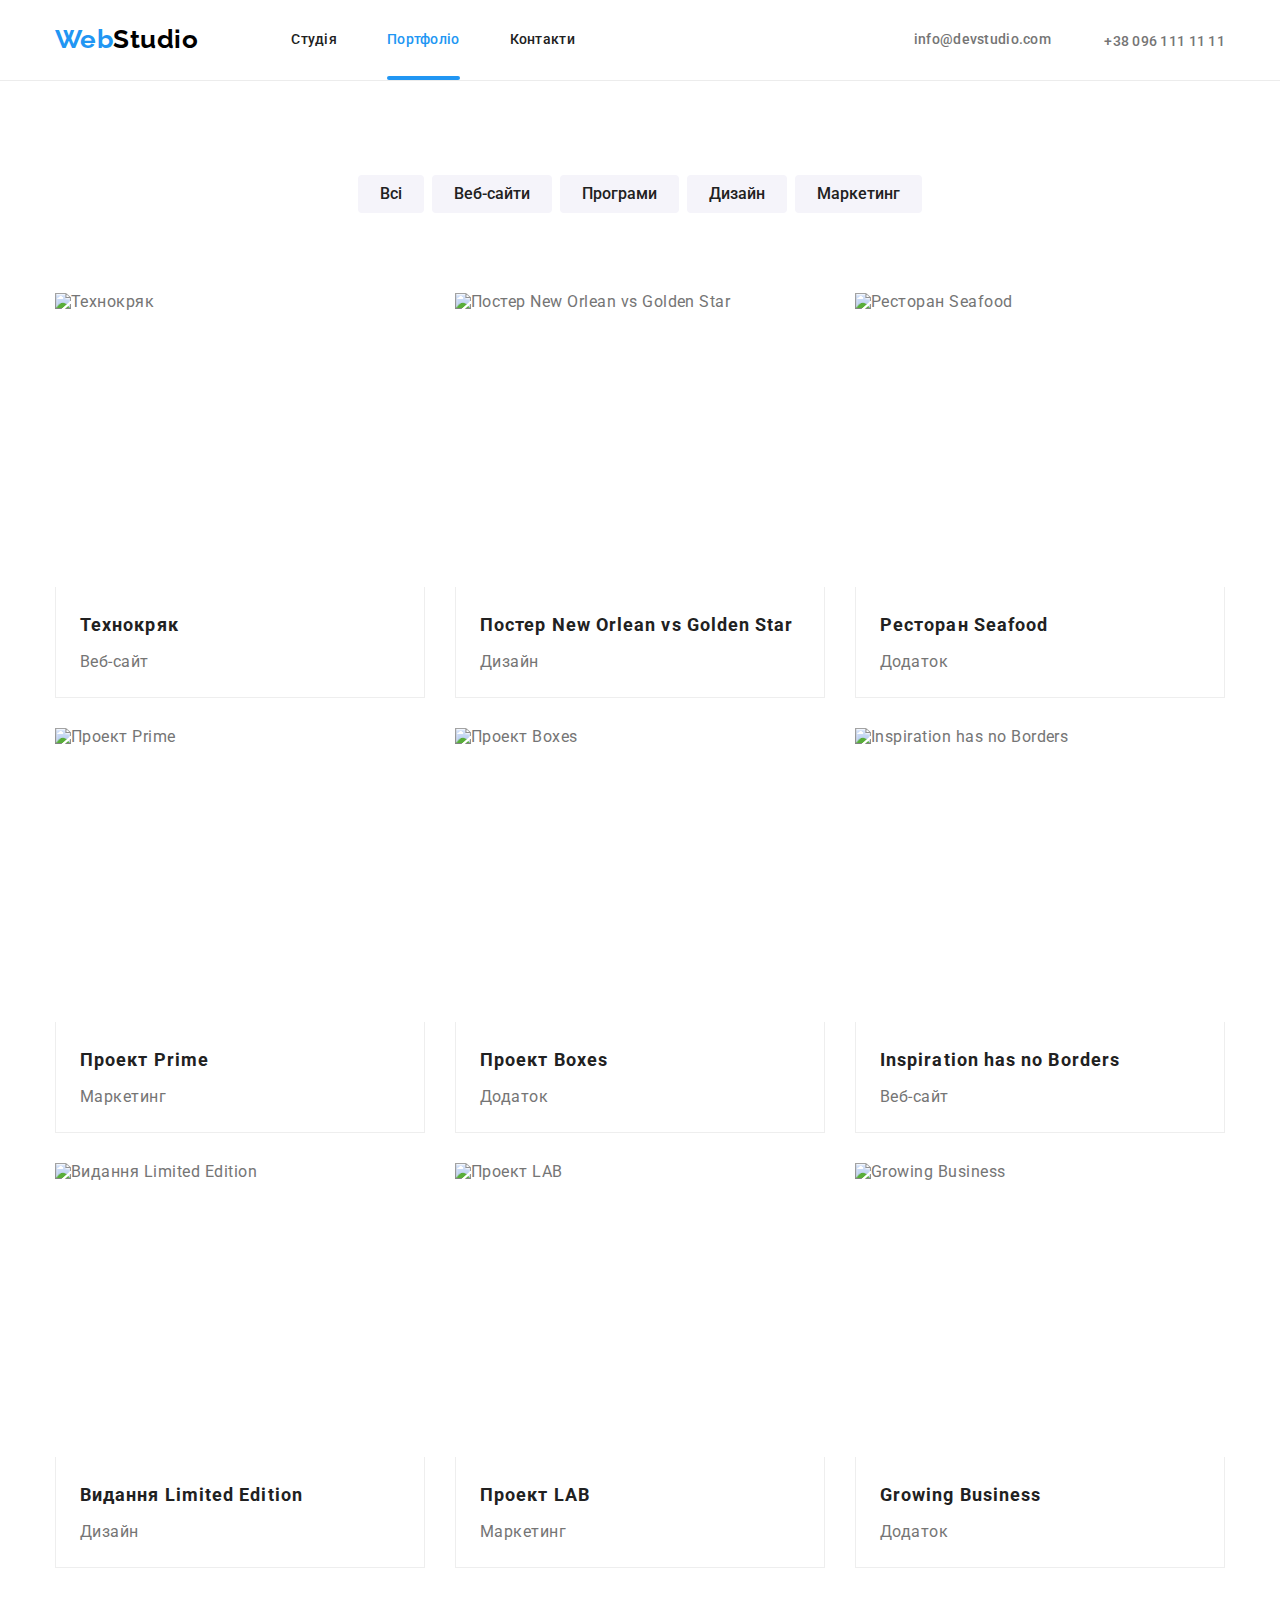
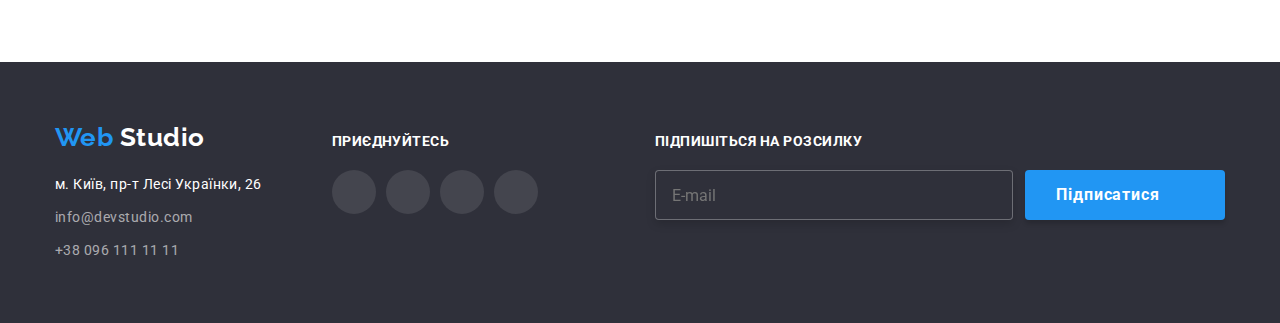
==== portfolio.html @ a1cfb430 "index" ====
<!DOCTYPE html>
<html lang="uk">
  <head>
    <meta charset="UTF-8" />
    <meta http-equiv="X-UA-Compatible" content="IE=edge" />
    <meta name="viewport" content="width=device-width, initial-scale=1.0" />
    <title>Portfolio</title>
    <link rel="preconnect" href="https://fonts.googleapis.com" />
    <link rel="preconnect" href="https://fonts.gstatic.com" crossorigin />
    <link
      href="https://fonts.googleapis.com/css2?family=Raleway:wght@700&family=Roboto:wght@400;500;700;900&display=swap"
      rel="stylesheet"
    />
    <link
      rel="stylesheet"
      href="https://cdnjs.cloudflare.com/ajax/libs/modern-normalize/1.1.0/modern-normalize.css"
      integrity="sha512-Y0MM+V6ymRKN2zStTqzQ227DWhhp4Mzdo6gnlRnuaNCbc+YN/ZH0sBCLTM4M0oSy9c9VKiCvd4Jk44aCLrNS5Q=="
      crossorigin="anonymous"
      referrerpolicy="no-referrer"
    />
    <link rel="stylesheet" href="./css/main.min.css" />
  </head>
  <body>
    <header class="page-header">
      <div class="page-header__container container">
        <a href="./index.html" class="logo" lang="en"
          >Web<span class="logo--header">Studio</span>
        </a>
        <div class="menu-container" id="menu-container" data-menu>
          <nav class="main-nav">
            <ul class="main-nav__list">
              <li class="main-nav__item">
                <a href="./index.html" class="main-nav__link">Студія</a>
              </li>
              <li class="main-nav__item">
                <a href="./portfolio.html" class="main-nav__link current"
                  >Портфоліо</a
                >
              </li>
              <li class="main-nav__item">
                <a href="#" class="main-nav__link">Контакти</a>
              </li>
            </ul>
          </nav>
          <ul class="contact-list">
            <li class="contact-list__item contact-list__item--mobile-size">
              <a href="mailto:info@devstudio.com" class="contact-list__link">
                <svg
                  class="contact-list__icon"
                  width="16"
                  height="12"
                  aria-hidden="true"
                >
                  <use href="./images/icons.svg#icon-envelope"></use>
                </svg>
                info@devstudio.com
              </a>
            </li>
            <li class="contact-list__item">
              <a href="tel:+380961111111" class="contact-list__link">
                <svg
                  class="contact-list__icon"
                  width="10"
                  height="16"
                  aria-hidden="true"
                >
                  <use href="./images/icons.svg#icon-smartphone"></use>
                </svg>
                +38 096 111 11 11
              </a>
            </li>
          </ul>
          <ul class="main-social__list">
            <li class="main-social__item">
              <a href="#" class="main-social__link">Instagram</a>
            </li>
            <li class="main-social__item">
              <a href="#" class="main-social__link">Twitter</a>
            </li>
            <li class="main-social__item">
              <a href="#" class="main-social__link">Facebook</a>
            </li>
            <li class="main-social__item">
              <a href="#" class="main-social__link">LinkedIn</a>
            </li>
          </ul>
        </div>
        <button
          class="btn-menu"
          type="button"
          aria-expanded="false"
          aria-controls="menu-container"
          data-menu-btn
        >
          <svg
            class="btn-menu__icon-menu"
            width="40"
            height="40"
            aria-label="Кнопка навігаційного меню"
          >
            <use
              class="btn-menu__icon-menu--open"
              href="./images/icons.svg#icon-menu"
            ></use>
            <use
              class="btn-menu__icon-menu--close"
              href="./images/icons.svg#icon-menu-close"
            ></use>
          </svg>
        </button>
      </div>
    </header>

    <main>
      <section>
        <div class="container portfolio">
          <h1 class="portfolio_title visually-hidden">Портфоліо</h1>
          <ul class="filter__list">
            <li class="filter__item">
              <button type="button" class="filter__btn">Всі</button>
            </li>
            <li class="filter__item">
              <button type="button" class="filter__btn">Веб-сайти</button>
            </li>
            <li class="filter__item">
              <button type="button" class="filter__btn">Програми</button>
            </li>
            <li class="filter__item">
              <button type="button" class="filter__btn">Дизайн</button>
            </li>
            <li class="filter__item">
              <button type="button" class="filter__btn">Маркетинг</button>
            </li>
          </ul>

          <ul class="preview__list">
            <li class="preview__item">
              <a href="#" class="preview__link">
                <div class="preview__thumb-img">
                  <picture>
                    <source
                      srcset="
                        ./images/portfolio/technocrack-mobile-450.jpg             1x,
                        ./images/portfolio/portfolio@2x/technocrack-mobile@2x.jpg 2x
                      "
                      media="(max-width: 767px)"
                    />
                    <source
                      srcset="
                        ./images/portfolio/technocrack-tablet-354.jpg             1x,
                        ./images/portfolio/portfolio@2x/technocrack-tablet@2x.jpg 2x
                      "
                      media="(min-width: 768px)"
                    />
                    <source
                      srcset="
                        ./images/portfolio/technocrack-desktop-370.jpg             1x,
                        ./images/portfolio/portfolio@2x/technocrack-desktop@2x.jpg 2x
                      "
                      media="(min-width: 1600px)"
                    />
                    <img
                      src="./images/portfolio/technocrack-desktop-370.jpg"
                      alt="Технокряк"
                      width="370"
                      height="294"
                      class="preview__img"
                    />
                  </picture>
                  <p class="preview__desc-overlay">
                    Ресурс пропонує комплексні пропозиції з різним рівнем
                    функціоналу та сервісів. Все це дозволить відвідувачу
                    отримати вичерпні відомості про компанію чи приватну особу.
                  </p>
                </div>
                <div class="preview__text">
                  <h2 class="preview__title">Технокряк</h2>
                  <p class="preview__desc">Веб-сайт</p>
                </div>
              </a>
            </li>
            <li class="preview__item">
              <a href="#" class="preview__link">
                <div class="preview__thumb-img">
                  <picture>
                    <source
                      srcset="
                        ./images/portfolio/poster-mobile-450.jpg             1x,
                        ./images/portfolio/portfolio@2x/poster-mobile@2x.jpg 2x
                      "
                      media="(max-width: 767px)"
                    />
                    <source
                      srcset="
                        ./images/portfolio/poster-tablet-354.jpg             1x,
                        ./images/portfolio/portfolio@2x/poster-tablet@2x.jpg 2x
                      "
                      media="(min-width: 768px)"
                    />
                    <source
                      srcset="
                        ./images/portfolio/poster-desktop-370.jpg             1x,
                        ./images/portfolio/portfolio@2x/poster-desktop@2x.jpg 2x
                      "
                      media="(min-width: 1600px)"
                    />
                    <img
                      src="./images/portfolio/poster-desktop-370.jpg"
                      alt="Постер New Orlean vs Golden Star"
                      width="370"
                      height="294"
                      class="preview__img"
                    />
                  </picture>
                  <p class="preview__desc-overlay">
                    Ресурс пропонує комплексні пропозиції з різним рівнем
                    функціоналу та сервісів. Все це дозволить відвідувачу
                    отримати вичерпні відомості про компанію чи приватну особу.
                  </p>
                </div>
                <div class="preview__text">
                  <h2 class="preview__title">
                    Постер <span lang="en">New Orlean vs Golden Star</span>
                  </h2>
                  <p class="preview__desc">Дизайн</p>
                </div>
              </a>
            </li>
            <li class="preview__item">
              <a href="#" class="preview__link">
                <div class="preview__thumb-img">
                  <picture>
                    <source
                      srcset="
                        ./images/portfolio/seafood-mobile-450.jpg             1x,
                        ./images/portfolio/portfolio@2x/seafood-mobile@2x.jpg 2x
                      "
                      media="(max-width: 767px)"
                    />
                    <source
                      srcset="
                        ./images/portfolio/seafood-tablet-354.jpg             1x,
                        ./images/portfolio/portfolio@2x/seafood-tablet@2x.jpg 2x
                      "
                      media="(min-width: 768px)"
                    />
                    <source
                      srcset="
                        ./images/portfolio/seafood-desktop-370.jpg             1x,
                        ./images/portfolio/portfolio@2x/seafood-desktop@2x.jpg 2x
                      "
                      media="(min-width: 1600px)"
                    />
                    <img
                      src="./images/portfolio/seafood-desktop-370.jpg"
                      alt="Ресторан Seafood"
                      width="370"
                      height="294"
                      class="preview__img"
                    />
                  </picture>
                  <p class="preview__desc-overlay">
                    Ресурс пропонує комплексні пропозиції з різним рівнем
                    функціоналу та сервісів. Все це дозволить відвідувачу
                    отримати вичерпні відомості про компанію чи приватну особу.
                  </p>
                </div>
                <div class="preview__text">
                  <h2 class="preview__title">
                    Ресторан <span lang="en">Seafood</span>
                  </h2>
                  <p class="preview__desc">Додаток</p>
                </div></a
              >
            </li>
            <li class="preview__item">
              <a href="#" class="preview__link">
                <div class="preview__thumb-img">
                  <picture>
                    <source
                      srcset="
                        ./images/portfolio/prime-mobile-450.jpg             1x,
                        ./images/portfolio/portfolio@2x/prime-mobile@2x.jpg 2x
                      "
                      media="(max-width: 767px)"
                    />
                    <source
                      srcset="
                        ./images/portfolio/prime-tablet-354.jpg             1x,
                        ./images/portfolio/portfolio@2x/prime-tablet@2x.jpg 2x
                      "
                      media="(min-width: 768px)"
                    />
                    <source
                      srcset="
                        ./images/portfolio/prime-desktop-370.jpg             1x,
                        ./images/portfolio/portfolio@2x/prime-desktop@2x.jpg 2x
                      "
                      media="(min-width: 1600px)"
                    />
                    <img
                      src="./images/portfolio/prime-desktop-370.jpg"
                      alt="Проект Prime"
                      width="370"
                      height="294"
                      class="preview__img"
                    />
                  </picture>
                  <p class="preview__desc-overlay">
                    Ресурс пропонує комплексні пропозиції з різним рівнем
                    функціоналу та сервісів. Все це дозволить відвідувачу
                    отримати вичерпні відомості про компанію чи приватну особу.
                  </p>
                </div>
                <div class="preview__text">
                  <h2 class="preview__title">
                    Проект <span lang="en">Prime</span>
                  </h2>
                  <p class="preview__desc">Маркетинг</p>
                </div></a
              >
            </li>
            <li class="preview__item">
              <a href="#" class="preview__link">
                <div class="preview__thumb-img">
                  <picture>
                    <source
                      srcset="
                        ./images/portfolio/boxes-mobile-450.jpg             1x,
                        ./images/portfolio/portfolio@2x/boxes-mobile@2x.jpg 2x
                      "
                      media="(max-width: 767px)"
                    />
                    <source
                      srcset="
                        ./images/portfolio/boxes-tablet-354.jpg             1x,
                        ./images/portfolio/portfolio@2x/boxes-tablet@2x.jpg 2x
                      "
                      media="(min-width: 768px)"
                    />
                    <source
                      srcset="
                        ./images/portfolio/boxes-desktop-370.jpg             1x,
                        ./images/portfolio/portfolio@2x/boxes-desktop@2x.jpg 2x
                      "
                      media="(min-width: 1600px)"
                    />
                    <img
                      src="./images/portfolio/boxes-desktop-370.jpg"
                      alt="Проект Boxes"
                      width="370"
                      height="294"
                      class="preview__img"
                    />
                  </picture>
                  <p class="preview__desc-overlay">
                    Ресурс пропонує комплексні пропозиції з різним рівнем
                    функціоналу та сервісів. Все це дозволить відвідувачу
                    отримати вичерпні відомості про компанію чи приватну особу.
                  </p>
                </div>
                <div class="preview__text">
                  <h2 class="preview__title">
                    Проект <span lang="en">Boxes</span>
                  </h2>
                  <p class="preview__desc">Додаток</p>
                </div></a
              >
            </li>
            <li class="preview__item">
              <a href="#" class="preview__link">
                <div class="preview__thumb-img">
                  <picture>
                    <source
                      srcset="
                        ./images/portfolio/inspiration-mobile-450.jpg             1x,
                        ./images/portfolio/portfolio@2x/inspiration-mobile@2x.jpg 2x
                      "
                      media="(max-width: 767px)"
                    />
                    <source
                      srcset="
                        ./images/portfolio/inspiration-tablet-354.jpg             1x,
                        ./images/portfolio/portfolio@2x/inspiration-tablet@2x.jpg 2x
                      "
                      media="(min-width: 768px)"
                    />
                    <source
                      srcset="
                        ./images/portfolio/inspiration-desktop-370.jpg             1x,
                        ./images/portfolio/portfolio@2x/inspiration-desktop@2x.jpg 2x
                      "
                      media="(min-width: 1600px)"
                    />
                    <img
                      src="./images/portfolio/inspiration-desktop-370.jpg"
                      alt="Inspiration has no Borders"
                      width="370"
                      height="294"
                      class="preview__img"
                    />
                  </picture>
                  <p class="preview__desc-overlay">
                    Ресурс пропонує комплексні пропозиції з різним рівнем
                    функціоналу та сервісів. Все це дозволить відвідувачу
                    отримати вичерпні відомості про компанію чи приватну особу.
                  </p>
                </div>
                <div class="preview__text">
                  <h2 class="preview__title" lang="en">
                    Inspiration has no Borders
                  </h2>
                  <p class="preview__desc">Веб-сайт</p>
                </div></a
              >
            </li>
            <li class="preview__item">
              <a href="#" class="preview__link">
                <div class="preview__thumb-img">
                  <picture>
                    <source
                      srcset="
                        ./images/portfolio/limited-edition-mobile-450.jpg             1x,
                        ./images/portfolio/portfolio@2x/limited-edition-mobile@2x.jpg 2x
                      "
                      media="(max-width: 767px)"
                    />
                    <source
                      srcset="
                        ./images/portfolio/limited-edition-tablet-354.jpg             1x,
                        ./images/portfolio/portfolio@2x/limited-edition-tablet@2x.jpg 2x
                      "
                      media="(min-width: 768px)"
                    />
                    <source
                      srcset="
                        ./images/portfolio/limited-edition-desktop-370.jpg             1x,
                        ./images/portfolio/portfolio@2x/limited-edition-desktop@2x.jpg 2x
                      "
                      media="(min-width: 1600px)"
                    />
                    <img
                      src="./images/portfolio/limited-edition-desktop-370.jpg"
                      alt="Видання Limited Edition"
                      width="370"
                      height="294"
                      class="preview__img"
                    />
                  </picture>
                  <p class="preview__desc-overlay">
                    Ресурс пропонує комплексні пропозиції з різним рівнем
                    функціоналу та сервісів. Все це дозволить відвідувачу
                    отримати вичерпні відомості про компанію чи приватну особу.
                  </p>
                </div>
                <div class="preview__text">
                  <h2 class="preview__title">
                    Видання <span lang="en">Limited Edition</span>
                  </h2>
                  <p class="preview__desc">Дизайн</p>
                </div></a
              >
            </li>
            <li class="preview__item">
              <a href="#" class="preview__link">
                <div class="preview__thumb-img">
                  <picture>
                    <source
                      srcset="
                        ./images/portfolio/lab-mobile-450.jpg             1x,
                        ./images/portfolio/portfolio@2x/lab-mobile@2x.jpg 2x
                      "
                      media="(max-width: 767px)"
                    />
                    <source
                      srcset="
                        ./images/portfolio/lab-tablet-354.jpg             1x,
                        ./images/portfolio/portfolio@2x/lab-tablet@2x.jpg 2x
                      "
                      media="(min-width: 768px)"
                    />
                    <source
                      srcset="
                        ./images/portfolio/lab-desktop-370.jpg             1x,
                        ./images/portfolio/portfolio@2x/lab-desktop@2x.jpg 2x
                      "
                      media="(min-width: 1600px)"
                    />
                    <img
                      src="./images/portfolio/lab-desktop-370.jpg"
                      alt="Проект LAB"
                      width="370"
                      height="294"
                      class="preview__img"
                    />
                  </picture>
                  <p class="preview__desc-overlay">
                    Ресурс пропонує комплексні пропозиції з різним рівнем
                    функціоналу та сервісів. Все це дозволить відвідувачу
                    отримати вичерпні відомості про компанію чи приватну особу.
                  </p>
                </div>
                <div class="preview__text">
                  <h2 class="preview__title">
                    Проект <span lang="en">LAB</span>
                  </h2>
                  <p class="preview__desc">Маркетинг</p>
                </div></a
              >
            </li>
            <li class="preview__item">
              <a href="#" class="preview__link">
                <div class="preview__thumb-img">
                  <picture>
                    <source
                      srcset="
                        ./images/portfolio/growing-business-mobile-450.jpg             1x,
                        ./images/portfolio/portfolio@2x/growing-business-mobile@2x.jpg 2x
                      "
                      media="(max-width: 767px)"
                    />
                    <source
                      srcset="
                        ./images/portfolio/growing-business-tablet-354.jpg             1x,
                        ./images/portfolio/portfolio@2x/growing-business-tablet@2x.jpg 2x
                      "
                      media="(min-width: 768px)"
                    />
                    <source
                      srcset="
                        ./images/portfolio/growing-business-desktop-370.jpg             1x,
                        ./images/portfolio/portfolio@2x/growing-business-desktop@2x.jpg 2x
                      "
                      media="(min-width: 1600px)"
                    />
                    <img
                      src="./images/portfolio/growing-business-desktop-370.jpg"
                      alt="Growing Business"
                      width="370"
                      height="294"
                      class="preview__img"
                    />
                  </picture>
                  <p class="preview__desc-overlay">
                    Ресурс пропонує комплексні пропозиції з різним рівнем
                    функціоналу та сервісів. Все це дозволить відвідувачу
                    отримати вичерпні відомості про компанію чи приватну особу.
                  </p>
                </div>
                <div class="preview__text">
                  <h2 class="preview__title" lang="en">Growing Business</h2>
                  <p class="preview__desc">Додаток</p>
                </div></a
              >
            </li>
          </ul>
        </div>
      </section>
    </main>

    <footer class="page-footer">
      <div class="page-footer__container container">
        <div class="page-footer__address-wrapper">
          <a href="./index.html" class="logo" lang="en"
            >Web <span class="logo--footer">Studio</span></a
          >
          <address>
            <ul class="address__list">
              <li class="address__item">
                <a
                  href="https://goo.gl/maps/CPtrU1FHBa2aNyZL9"
                  target="_blank"
                  rel="noopener noreferrer"
                  class="address__link address__link--location"
                  >м. Київ, пр-т Лесі Українки, 26</a
                >
              </li>
              <li class="address__item">
                <a href="mailto:info@devstudio.com" class="address__link"
                  >info@devstudio.com</a
                >
              </li>
              <li class="address__item">
                <a href="tel:+380961111111" class="address__link"
                  >+38 096 111 11 11</a
                >
              </li>
            </ul>
          </address>
        </div>

        <div class="page-footer__social-wrapper">
          <p class="page-footer__social-title">Приєднуйтесь</p>
          <ul class="social__list">
            <li class="social__item">
              <a href="#" class="social__link page-footer__social">
                <svg
                  class="social__icon"
                  width="20"
                  height="20"
                  aria-label="Посилання на Instagram"
                >
                  <use href="./images/icons.svg#icon-instagram"></use>
                </svg>
              </a>
            </li>
            <li class="social__item">
              <a href="#" class="social__link page-footer__social">
                <svg
                  class="social__icon"
                  width="20"
                  height="20"
                  aria-label="Посилання на Twitter"
                >
                  <use href="./images/icons.svg#icon-twitter"></use>
                </svg>
              </a>
            </li>
            <li class="social__item">
              <a href="#" class="social__link page-footer__social">
                <svg
                  class="social__icon"
                  width="20"
                  height="20"
                  aria-label="Посилання на Facebook"
                >
                  <use href="./images/icons.svg#icon-facebook"></use>
                </svg>
              </a>
            </li>
            <li class="social__item">
              <a href="#" class="social__link page-footer__social">
                <svg
                  class="social__icon"
                  width="20"
                  height="20"
                  aria-label="Посилання на LinkedIn"
                >
                  <use href="./images/icons.svg#icon-linkedin"></use>
                </svg>
              </a>
            </li>
          </ul>
        </div>

        <div class="page-footer__newsletter-wrapper">
          <p class="newsletter__title">Підпишіться на розсилку</p>
          <form class="newsletter__form">
            <input
              type="email"
              class="newsletter__input"
              name="email-newsletter"
              id="email-newsletter"
              placeholder="E-mail"
            />
            <button type="submit" class="newsletter__btn">
              Підписатися
              <svg
                class="newsletter__icon-btn"
                width="24"
                height="24"
                aria-hidden="true"
              >
                <use href="./images/icons.svg#icon-send-btn"></use>
              </svg>
            </button>
          </form>
        </div>
      </div>
    </footer>

    <script src="./js/menu.js"></script>
  </body>
</html>
---- css/main.min.css ----
.visually-hidden {
  position: absolute;
  white-space: nowrap;
  width: 1px;
  height: 1px;
  overflow: hidden;
  border: 0;
  padding: 0;
  clip: rect(0 0 0 0);
  -webkit-clip-path: inset(50%);
  clip-path: inset(50%);
  margin: -1px;
}
h1,
h2,
h3,
p,
ul {
  margin: 0;
}
ul {
  padding: 0;
  list-style: none;
}
a {
  text-decoration: none;
  color: inherit;
}
button {
  border: 0;
}
address {
  font-style: normal;
}
body {
  background-color: #fff;
  color: #757575;
  font-family: "Roboto", sans-serif;
  letter-spacing: 0.03em;
}
body.modal-open,
body.mobile-menu-open {
  overflow: hidden;
}
h2,
h3 {
  color: #212121;
}
img {
  display: block;
  max-width: 100%;
  height: auto;
}
.section {
  padding: 60px 0;
}
@media screen and (min-width: 1200px) {
  .section {
    padding: 94px 0;
  }
}
.container {
  max-width: 480px;
  padding: 0 15px;
  margin: 0 auto;
}
@media screen and (min-width: 768px) {
  .container {
    max-width: 768px;
  }
}
@media screen and (min-width: 1200px) {
  .container {
    min-width: 1200px;
  }
}
.page-header {
  border-bottom: 1px solid #ececec;
}
.page-header__container {
  display: -webkit-box;
  display: -ms-flexbox;
  display: flex;
  -webkit-box-align: center;
  -ms-flex-align: center;
  align-items: center;
}
@media screen and (max-width: 768px) {
  .page-header__container {
    padding-top: 16px;
    padding-bottom: 16px;
    -webkit-box-pack: justify;
    -ms-flex-pack: justify;
    justify-content: space-between;
  }
}
.logo {
  font-family: "Raleway", sans-serif;
  font-weight: 700;
  font-size: 24px;
  line-height: 1.17;
  color: #2196f3;
}
@media screen and (min-width: 1200px) {
  .logo {
    font-size: 26px;
    line-height: 1.2;
  }
}
.logo--header {
  color: #000;
}
@media screen and (min-width: 768px) {
  .main-nav__list {
    display: -webkit-box;
    display: -ms-flexbox;
    display: flex;
    margin-left: 88px;
  }
}
@media screen and (min-width: 1200px) {
  .main-nav__list {
    margin-left: 93px;
  }
}
@media screen and (max-width: 768px) {
  .main-nav__item:not(:last-child) {
    margin-bottom: 32px;
  }
}
@media screen and (min-width: 768px) {
  .main-nav__item {
    position: relative;
  }
  .main-nav__item:not(:last-child) {
    margin-right: 50px;
  }
}
.main-nav__link {
  color: #212121;
  font-weight: 500;
  letter-spacing: 0.02em;
  font-size: 40px;
  line-height: 1.17;
  -webkit-transition: color 250ms cubic-bezier(0.4, 0, 0.2, 1);
  transition: color 250ms cubic-bezier(0.4, 0, 0.2, 1);
}
.main-nav__link.current,
.main-nav__link:hover,
.main-nav__link:focus {
  color: #2196f3;
}
@media screen and (min-width: 768px) {
  .main-nav__link {
    display: block;
    padding: 32px 0;
    font-size: 14px;
    line-height: 1.14;
  }
  .main-nav__link.current::after {
    content: "";
    position: absolute;
    left: 0;
    bottom: 0;
    display: block;
    width: 100%;
    height: 4px;
    background: #2196f3;
    border-radius: 2px;
  }
}
.contact-list {
  display: -webkit-box;
  display: -ms-flexbox;
  display: flex;
}
@media screen and (max-width: 768px) {
  .contact-list {
    -webkit-box-orient: vertical;
    -webkit-box-direction: reverse;
    -ms-flex-direction: column-reverse;
    flex-direction: column-reverse;
  }
}
@media screen and (min-width: 768px) and (max-width: 1199px) {
  .contact-list {
    -webkit-box-orient: vertical;
    -webkit-box-direction: normal;
    -ms-flex-direction: column;
    flex-direction: column;
    -webkit-box-pack: center;
    -ms-flex-pack: center;
    justify-content: center;
  }
}
@media screen and (min-width: 1200px) {
  .contact-list {
    margin-left: auto;
  }
}
.contact-list__item {
  font-weight: 500;
  font-size: 34px;
  line-height: 1.17;
  letter-spacing: 0.02em;
  color: inherit;
}
@media screen and (min-width: 768px) and (max-width: 1199px) {
  .contact-list__item {
    font-size: 12px;
    line-height: 1.16;
  }
  .contact-list__item:not(:last-child) {
    margin-bottom: 10px;
  }
}
@media screen and (min-width: 1200px) {
  .contact-list__item {
    display: -webkit-box;
    display: -ms-flexbox;
    display: flex;
    -webkit-box-align: center;
    -ms-flex-align: center;
    align-items: center;
    font-size: 14px;
    line-height: 1.14;
  }
  .contact-list__item:not(:last-child) {
    margin-right: 30px;
  }
}
.contact-list__link {
  -webkit-transition: color 250ms cubic-bezier(0.4, 0, 0.2, 1);
  transition: color 250ms cubic-bezier(0.4, 0, 0.2, 1);
}
.contact-list__link:hover,
.contact-list__link:focus {
  color: #2196f3;
}
@media screen and (max-width: 768px) {
  .contact-list__item--mobile-size {
    font-size: 24px;
    line-height: 1.16;
    margin-top: 32px;
  }
}
.contact-list__icon {
  margin-right: 10px;
  fill: currentColor;
}
@media screen and (max-width: 768px) {
  .contact-list__icon {
    display: none;
  }
}
.main-social__list {
  display: -webkit-box;
  display: -ms-flexbox;
  display: flex;
  -webkit-box-align: end;
  -ms-flex-align: end;
  align-items: flex-end;
}
@media screen and (max-width: 480px) {
  .main-social__list {
    -ms-flex-wrap: wrap;
    flex-wrap: wrap;
  }
}
@media screen and (min-width: 768px) {
  .main-social__list {
    display: none;
  }
}
.main-social__item:not(:last-child) {
  padding-right: 10px;
  border-right: 1px solid rgba(33, 33, 33, 0.2);
}
.main-social__item:not(:first-child) {
  padding-left: 10px;
}
@media screen and (max-width: 480px) {
  .main-social__item {
    margin-bottom: 10px;
  }
}
.main-social__link {
  font-weight: 500;
  font-size: 18px;
  line-height: 1.22;
  letter-spacing: 0.02em;
  color: #2196f3;
}
.btn-menu {
  position: relative;
  z-index: 1;
  display: -webkit-inline-box;
  display: -ms-inline-flexbox;
  display: inline-flex;
  margin: 0;
  padding: 0;
  border: 0;
  background-color: rgba(0, 0, 0, 0);
  cursor: pointer;
  -webkit-transition: fill 250ms cubic-bezier(0.4, 0, 0.2, 1);
  transition: fill 250ms cubic-bezier(0.4, 0, 0.2, 1);
  fill: inherit;
}
.btn-menu:hover .btn-menu__icon-menu--open,
.btn-menu:focus .btn-menu__icon-menu--open,
.btn-menu:hover .btn-menu__icon-menu--close,
.btn-menu:focus .btn-menu__icon-menu--close {
  fill: #2196f3;
}
@media screen and (min-width: 768px) {
  .btn-menu {
    display: none;
  }
}
.btn-menu.is-open .btn-menu__icon-menu--open {
  display: none;
}
.btn-menu__icon-menu--close {
  display: none;
}
.btn-menu.is-open .btn-menu__icon-menu--close {
  display: block;
}
.menu-container {
  display: none;
}
@media screen and (max-width: 768px) {
  .menu-container {
    position: fixed;
    z-index: 1;
    top: 0;
    left: 0;
    width: 100%;
    height: 100%;
    -ms-flex-wrap: wrap;
    flex-wrap: wrap;
    padding: 48px 40px;
    background-color: #fff;
    overflow-y: scroll;
  }
  .menu-container.is-open {
    display: -webkit-box;
    display: -ms-flexbox;
    display: flex;
  }
}
@media screen and (min-width: 768px) and (max-width: 1199px) {
  .menu-container {
    -webkit-box-pack: justify;
    -ms-flex-pack: justify;
    justify-content: space-between;
  }
}
@media screen and (min-width: 768px) {
  .menu-container {
    display: -webkit-box;
    display: -ms-flexbox;
    display: flex;
    width: 100%;
    -webkit-box-align: center;
    -ms-flex-align: center;
    align-items: center;
  }
}
.hero {
  max-width: 480px;
  margin: 0 auto;
  padding: 118px 0;
  text-align: center;
  background-color: #2f303a;
  background-repeat: no-repeat;
  background-position: center;
  background-size: contain;
}
@media screen and (min-width: 768px) {
  .hero {
    max-width: 768px;
  }
}
@media screen and (min-width: 1200px) {
  .hero {
    max-width: 1600px;
    padding: 200px 0;
  }
}
@media screen and (max-width: 768px) {
  .hero {
    background-image: -webkit-gradient(
        linear,
        left top,
        left bottom,
        from(rgba(47, 48, 58, 0.4)),
        to(rgba(47, 48, 58, 0.4))
      ),
      url("../images/hero-bg/header-bg-mobile-480.jpg");
    background-image: linear-gradient(
        rgba(47, 48, 58, 0.4),
        rgba(47, 48, 58, 0.4)
      ),
      url("../images/hero-bg/header-bg-mobile-480.jpg");
  }
}
@media screen and (max-width: 768px) and (min-device-pixel-ratio: 2),
  screen and (max-width: 768px) and (-webkit-min-device-pixel-ratio: 2),
  screen and (max-width: 768px) and (min-resolution: 192dpi),
  screen and (max-width: 768px) and (min-resolution: 2dppx) {
  .hero {
    background-image: -webkit-gradient(
        linear,
        left top,
        left bottom,
        from(rgba(47, 48, 58, 0.4)),
        to(rgba(47, 48, 58, 0.4))
      ),
      url("../images/hero-bg/hero-bg@2x/header-bg-mobile@2x.jpg");
    background-image: linear-gradient(
        rgba(47, 48, 58, 0.4),
        rgba(47, 48, 58, 0.4)
      ),
      url("../images/hero-bg/hero-bg@2x/header-bg-mobile@2x.jpg");
  }
}
@media screen and (min-width: 768px) {
  .hero {
    background-image: -webkit-gradient(
        linear,
        left top,
        left bottom,
        from(rgba(47, 48, 58, 0.4)),
        to(rgba(47, 48, 58, 0.4))
      ),
      url("../images/hero-bg/header-bg-tablet-768.jpg");
    background-image: linear-gradient(
        rgba(47, 48, 58, 0.4),
        rgba(47, 48, 58, 0.4)
      ),
      url("../images/hero-bg/header-bg-tablet-768.jpg");
  }
}
@media screen and (min-width: 768px) and (min-device-pixel-ratio: 2),
  screen and (min-width: 768px) and (-webkit-min-device-pixel-ratio: 2),
  screen and (min-width: 768px) and (min-resolution: 192dpi),
  screen and (min-width: 768px) and (min-resolution: 2dppx) {
  .hero {
    background-image: -webkit-gradient(
        linear,
        left top,
        left bottom,
        from(rgba(47, 48, 58, 0.4)),
        to(rgba(47, 48, 58, 0.4))
      ),
      url("../images/hero-bg/hero-bg@2x/header-bg-tablet@2x.jpg");
    background-image: linear-gradient(
        rgba(47, 48, 58, 0.4),
        rgba(47, 48, 58, 0.4)
      ),
      url("../images/hero-bg/hero-bg@2x/header-bg-tablet@2x.jpg");
  }
}
@media screen and (min-width: 1200px) {
  .hero {
    background-image: -webkit-gradient(
        linear,
        left top,
        left bottom,
        from(rgba(47, 48, 58, 0.4)),
        to(rgba(47, 48, 58, 0.4))
      ),
      url("../images/hero-bg/header-bg-desktop-1600.jpg");
    background-image: linear-gradient(
        rgba(47, 48, 58, 0.4),
        rgba(47, 48, 58, 0.4)
      ),
      url("../images/hero-bg/header-bg-desktop-1600.jpg");
  }
}
@media screen and (min-width: 1200px) and (min-device-pixel-ratio: 2),
  screen and (min-width: 1200px) and (-webkit-min-device-pixel-ratio: 2),
  screen and (min-width: 1200px) and (min-resolution: 192dpi),
  screen and (min-width: 1200px) and (min-resolution: 2dppx) {
  .hero {
    background-image: -webkit-gradient(
        linear,
        left top,
        left bottom,
        from(rgba(47, 48, 58, 0.4)),
        to(rgba(47, 48, 58, 0.4))
      ),
      url("../images/hero-bg/hero-bg@2x/header-bg-desktop@2x.jpg");
    background-image: linear-gradient(
        rgba(47, 48, 58, 0.4),
        rgba(47, 48, 58, 0.4)
      ),
      url("../images/hero-bg/hero-bg@2x/header-bg-desktop@2x.jpg");
  }
}
.hero__title {
  max-width: 360px;
  margin: auto;
  margin-bottom: 30px;
  font-weight: 900;
  font-size: 26px;
  line-height: 1.62;
  letter-spacing: 0.06em;
  text-transform: uppercase;
  color: #fff;
}
@media screen and (min-width: 1200px) {
  .hero__title {
    max-width: 696px;
    font-size: 44px;
    line-height: 1.36;
  }
}
.hero__btn {
  padding: 10px 24px;
  font-family: inherit;
  font-weight: 700;
  font-size: 16px;
  line-height: 1.88;
  letter-spacing: 0.06em;
  color: #fff;
  background-color: #2196f3;
  -webkit-box-shadow: 0px 4px 4px rgba(0, 0, 0, 0.15);
  box-shadow: 0px 4px 4px rgba(0, 0, 0, 0.15);
  border-radius: 4px;
  cursor: pointer;
}
@media screen and (min-width: 1200px) {
  .hero__btn {
    padding-left: 32px;
    padding-right: 32px;
  }
}
@media screen and (min-width: 768px) {
  .feature__list {
    display: -webkit-box;
    display: -ms-flexbox;
    display: flex;
  }
}
@media screen and (min-width: 768px) and (max-width: 1199px) {
  .feature__list {
    -ms-flex-wrap: wrap;
    flex-wrap: wrap;
    -webkit-box-pack: center;
    -ms-flex-pack: center;
    justify-content: center;
    margin-left: -30px;
    margin-top: -30px;
  }
}
@media screen and (min-width: 1200px) {
  .feature__list {
    -webkit-box-pack: justify;
    -ms-flex-pack: justify;
    justify-content: space-between;
  }
}
.feature__item {
  max-width: 450px;
  margin: auto;
}
@media screen and (max-width: 768px) {
  .feature__item:not(:last-child) {
    margin-bottom: 30px;
  }
}
@media screen and (min-width: 768px) and (max-width: 1199px) {
  .feature__item {
    max-width: 354px;
    -ms-flex-preferred-size: calc(50% - 30px);
    flex-basis: calc(50% - 30px);
    margin-left: 30px;
    margin-top: 30px;
  }
}
@media screen and (min-width: 1200px) {
  .feature__item {
    max-width: 270px;
    margin-top: 0;
  }
}
.feature__icon-wrapper {
  max-width: 100%;
  height: 120px;
  margin-bottom: 30px;
  display: -webkit-box;
  display: -ms-flexbox;
  display: flex;
  -webkit-box-pack: center;
  -ms-flex-pack: center;
  justify-content: center;
  -webkit-box-align: center;
  -ms-flex-align: center;
  align-items: center;
  background-color: #f5f4fa;
  border-radius: 4px;
}
.feature__subtitle {
  margin-bottom: 10px;
  font-size: 14px;
  line-height: 1.14;
  text-transform: uppercase;
}
@media screen and (max-width: 768px) {
  .feature__subtitle {
    text-align: center;
  }
}
.feature__desc {
  font-size: 14px;
  line-height: 1.71;
}
.we-do {
  display: none;
  padding-top: 0;
}
@media screen and (min-width: 1200px) {
  .we-do {
    display: block;
  }
}
.we-do__title {
  font-size: 36px;
  line-height: 1.16;
  text-align: center;
  margin-bottom: 50px;
}
.we-do__list {
  display: -webkit-box;
  display: -ms-flexbox;
  display: flex;
  -webkit-box-pack: justify;
  -ms-flex-pack: justify;
  justify-content: space-between;
}
.we-do__thumb {
  position: relative;
}
.we-do__subtitle {
  position: absolute;
  left: 0;
  bottom: 0;
  width: 100%;
  height: 70px;
  display: -webkit-box;
  display: -ms-flexbox;
  display: flex;
  -webkit-box-align: center;
  -ms-flex-align: center;
  align-items: center;
  -webkit-box-pack: center;
  -ms-flex-pack: center;
  justify-content: center;
  font-size: 14px;
  line-height: 1.14;
  letter-spacing: 0.03em;
  text-transform: uppercase;
  color: #fff;
  background-color: rgba(47, 48, 58, 0.8);
}
.member {
  text-align: center;
  background-color: #f5f4fa;
}
.member__title {
  text-align: center;
  margin-bottom: 30px;
  font-size: 28px;
  line-height: 1.17;
}
@media screen and (min-width: 1200px) {
  .member__title {
    margin-bottom: 50px;
    font-size: 36px;
    line-height: 1.16;
  }
}
.member__list {
  display: -webkit-box;
  display: -ms-flexbox;
  display: flex;
}
@media screen and (max-width: 1199px) {
  .member__list {
    -ms-flex-wrap: wrap;
    flex-wrap: wrap;
    -webkit-box-pack: center;
    -ms-flex-pack: center;
    justify-content: center;
  }
}
@media screen and (min-width: 768px) and (max-width: 1199px) {
  .member__list {
    margin-left: -30px;
    margin-top: -30px;
  }
}
@media screen and (min-width: 1200px) {
  .member__list {
    -webkit-box-pack: justify;
    -ms-flex-pack: justify;
    justify-content: space-between;
  }
}
.member__item {
  background-color: #fff;
  -webkit-box-shadow: 0px 1px 3px rgba(0, 0, 0, 0.12),
    0px 1px 1px rgba(0, 0, 0, 0.14), 0px 2px 1px rgba(0, 0, 0, 0.2);
  box-shadow: 0px 1px 3px rgba(0, 0, 0, 0.12), 0px 1px 1px rgba(0, 0, 0, 0.14),
    0px 2px 1px rgba(0, 0, 0, 0.2);
  border-radius: 0px 0px 4px 4px;
}
@media screen and (max-width: 768px) {
  .member__item {
    max-width: 450px;
  }
  .member__item:not(:last-child) {
    margin-bottom: 30px;
  }
}
@media screen and (min-width: 768px) and (max-width: 1199px) {
  .member__item {
    max-width: 354px;
    -ms-flex-preferred-size: calc(50% - 30px);
    flex-basis: calc(50% - 30px);
    margin-left: 30px;
    margin-top: 30px;
  }
}
@media screen and (min-width: 1200px) {
  .member__item {
    max-width: 270px;
  }
}
.member__img {
  width: 100%;
}
.member__text {
  padding: 30px 0 24px 0;
}
@media screen and (min-width: 1200px) {
  .member__text {
    padding: 30px 0;
  }
}
.member__name {
  font-weight: 500;
  font-size: 16px;
  line-height: 1.18;
  margin-bottom: 10px;
}
.member__profession {
  margin-bottom: 16px;
  font-size: 16px;
  line-height: 1.18;
}
.social__list {
  display: -webkit-box;
  display: -ms-flexbox;
  display: flex;
  -webkit-box-pack: center;
  -ms-flex-pack: center;
  justify-content: center;
}
.social__item:not(:last-child) {
  margin-right: 10px;
}
.social__link {
  display: -webkit-box;
  display: -ms-flexbox;
  display: flex;
  -webkit-box-pack: center;
  -ms-flex-pack: center;
  justify-content: center;
  -webkit-box-align: center;
  -ms-flex-align: center;
  align-items: center;
  width: 44px;
  height: 44px;
  border-radius: 50%;
}
.member__social {
  fill: #afb1b8;
  -webkit-transition: background-color 250ms cubic-bezier(0.4, 0, 0.2, 1);
  transition: background-color 250ms cubic-bezier(0.4, 0, 0.2, 1);
  -webkit-transition: fill 250ms cubic-bezier(0.4, 0, 0.2, 1);
  transition: fill 250ms cubic-bezier(0.4, 0, 0.2, 1);
}
.member__social:hover,
.member__social:focus {
  fill: #fff;
  background-color: #2196f3;
}
.client__title {
  margin-bottom: 50px;
  text-align: center;
  font-size: 28px;
  line-height: 1.17;
  letter-spacing: 0.03em;
}
@media screen and (min-width: 768px) {
  .client__title {
    margin-bottom: 30px;
  }
}
@media screen and (min-width: 1200px) {
  .client__title {
    font-size: 36px;
    line-height: 1.16;
  }
}
.client__list {
  display: -webkit-inline-box;
  display: -ms-inline-flexbox;
  display: inline-flex;
}
@media screen and (max-width: 1199px) {
  .client__list {
    -ms-flex-wrap: wrap;
    flex-wrap: wrap;
    margin-left: -30px;
    margin-top: -30px;
  }
}
.client__item {
  display: -webkit-box;
  display: -ms-flexbox;
  display: flex;
  -webkit-box-pack: center;
  -ms-flex-pack: center;
  justify-content: center;
  -webkit-box-align: center;
  -ms-flex-align: center;
  align-items: center;
  max-width: 210px;
  height: 92px;
  border: 1px solid #afb1b8;
  border-radius: 4px;
  -webkit-transition: border-color 250ms cubic-bezier(0.4, 0, 0.2, 1);
  transition: border-color 250ms cubic-bezier(0.4, 0, 0.2, 1);
}
.client__item:hover,
.client__item:focus {
  border-color: #2196f3;
}
@media screen and (max-width: 768px) {
  .client__item {
    -ms-flex-preferred-size: calc(50% - 30px);
    flex-basis: calc(50% - 30px);
  }
}
@media screen and (min-width: 768px) and (max-width: 1199px) {
  .client__item {
    max-width: 354px;
    -ms-flex-preferred-size: calc(33.3333333333% - 30px);
    flex-basis: calc(33.3333333333% - 30px);
  }
}
@media screen and (max-width: 1199px) {
  .client__item {
    margin-left: 30px;
    margin-top: 30px;
  }
}
@media screen and (min-width: 1200px) {
  .client__item {
    width: 170px;
  }
  .client__item:not(:last-child) {
    margin-right: 30px;
  }
}
.client__link {
  width: 100%;
  height: 100%;
  display: -webkit-box;
  display: -ms-flexbox;
  display: flex;
  -webkit-box-align: center;
  -ms-flex-align: center;
  align-items: center;
  -webkit-box-pack: center;
  -ms-flex-pack: center;
  justify-content: center;
  fill: #afb1b8;
  -webkit-transition: fill 250ms cubic-bezier(0.4, 0, 0.2, 1);
  transition: fill 250ms cubic-bezier(0.4, 0, 0.2, 1);
}
.client__item:hover .client__link,
.client__link:focus {
  fill: #2196f3;
}
.backdrop {
  position: fixed;
  z-index: 1;
  top: 0;
  left: 0;
  width: 100%;
  height: 100%;
  overflow-y: scroll;
  background: rgba(0, 0, 0, 0.2);
  -webkit-transition: opacity 250ms cubic-bezier(0.4, 0, 0.2, 1);
  transition: opacity 250ms cubic-bezier(0.4, 0, 0.2, 1);
  -webkit-transition: visibility 250ms cubic-bezier(0.4, 0, 0.2, 1);
  transition: visibility 250ms cubic-bezier(0.4, 0, 0.2, 1);
}
.is-hidden {
  visibility: hidden;
  opacity: 0;
  pointer-events: none;
}
.modal {
  position: absolute;
  top: 50%;
  left: 50%;
  -webkit-transform: translate(-50%, -50%);
  transform: translate(-50%, -50%);
  padding: 40px;
  background: #fff;
  -webkit-box-shadow: 0px 1px 3px rgba(0, 0, 0, 0.12),
    0px 1px 1px rgba(0, 0, 0, 0.14), 0px 2px 1px rgba(0, 0, 0, 0.2);
  box-shadow: 0px 1px 3px rgba(0, 0, 0, 0.12), 0px 1px 1px rgba(0, 0, 0, 0.14),
    0px 2px 1px rgba(0, 0, 0, 0.2);
  border-radius: 4px;
}
@media screen and (max-width: 480px) {
  .modal {
    min-width: 0px;
    min-height: 0px;
  }
}
@media screen and (min-width: 480px) {
  .modal {
    min-width: 450px;
    min-height: 609px;
  }
}
@media screen and (min-width: 1200px) {
  .modal {
    min-width: 528px;
    min-height: 581px;
  }
}
.modal__close-btn {
  position: absolute;
  top: 8px;
  right: 8px;
  display: -webkit-box;
  display: -ms-flexbox;
  display: flex;
  -webkit-box-align: center;
  -ms-flex-align: center;
  align-items: center;
  -webkit-box-pack: center;
  -ms-flex-pack: center;
  justify-content: center;
  width: 30px;
  height: 30px;
  background: inherit;
  border: 1px solid rgba(0, 0, 0, 0.1);
  border-radius: 50%;
  cursor: pointer;
  -webkit-transition: fill 250ms cubic-bezier(0.4, 0, 0.2, 1);
  transition: fill 250ms cubic-bezier(0.4, 0, 0.2, 1);
}
.modal__close-btn:hover,
.modal__close-btn:focus {
  fill: #2196f3;
}
.modal__title {
  margin-bottom: 12px;
  font-weight: 700;
  font-size: 20px;
  line-height: 1.5;
  text-align: center;
  color: #212121;
}
.form-order__field {
  margin-bottom: 10px;
}
.form-order__label {
  display: block;
  margin-bottom: 4px;
  font-size: 12px;
  line-height: 1.16;
  letter-spacing: 0.01em;
  color: #757575;
}
.form-order__input-thumb {
  position: relative;
  -webkit-transition: fill 250ms cubic-bezier(0.4, 0, 0.2, 1);
  transition: fill 250ms cubic-bezier(0.4, 0, 0.2, 1);
}
.form-order__input {
  width: 100%;
  height: 40px;
  padding: 11px 42px;
  background-color: #fff;
  border: 1px solid rgba(33, 33, 33, 0.2);
  border-radius: 4px;
  cursor: pointer;
  -webkit-transition: border-color 250ms cubic-bezier(0.4, 0, 0.2, 1);
  transition: border-color 250ms cubic-bezier(0.4, 0, 0.2, 1);
}
.form-order__input:hover,
.form-order__input:focus {
  border-color: #2196f3;
}
@media screen and (min-width: 1200px) {
  .form-order__input {
    padding-top: 12px;
    padding-bottom: 12px;
  }
}
.form-order__icon {
  position: absolute;
  top: 50%;
  left: 12px;
  -webkit-transform: translateY(-50%);
  transform: translateY(-50%);
}
.form-order__input-thumb:hover .form-order__icon,
.form-order__input:focus + .form-order__icon {
  fill: #2196f3;
}
.form-order__textarea {
  display: block;
  resize: none;
  width: 100%;
  height: 120px;
  padding: 12px 16px;
  margin-bottom: 20px;
  font-style: normal;
  font-weight: 400;
  font-size: 12px;
  line-height: 1.16;
  letter-spacing: 0.01em;
  color: rgba(117, 117, 117, 0.5);
  background-color: #fff;
  border: 1px solid rgba(33, 33, 33, 0.2);
  border-radius: 4px;
  cursor: pointer;
  -webkit-transition: border-color 250ms cubic-bezier(0.4, 0, 0.2, 1);
  transition: border-color 250ms cubic-bezier(0.4, 0, 0.2, 1);
}
.form-order__textarea:hover,
.form-order__textarea:focus {
  border-color: #2196f3;
}
.form-order__privacy-field {
  margin-bottom: 30px;
}
.form-order__privacy-label {
  display: -webkit-box;
  display: -ms-flexbox;
  display: flex;
  -webkit-box-align: center;
  -ms-flex-align: center;
  align-items: center;
  -webkit-box-pack: center;
  -ms-flex-pack: center;
  justify-content: center;
  font-size: 12px;
  line-height: 1.17;
}
@media screen and (min-width: 1200px) {
  .form-order__privacy-label {
    font-size: 14px;
    line-height: 1.71;
  }
}
.form-order__privacy-imput {
  position: absolute;
  width: 1px;
  height: 1px;
  margin: -1px;
  border: 0;
  padding: 0;
  clip: rect(0 0 0 0);
  overflow: hidden;
}
.form-order__privacy-checkbox {
  display: inline-block;
  width: 16px;
  height: 15px;
  margin-right: 8px;
  background-image: url(../images/icon-uncheck.svg);
  background-position: center;
  background-size: contain;
  background-origin: border-box;
  background-repeat: no-repeat;
  cursor: pointer;
  -webkit-transition: background-image 250ms cubic-bezier(0.4, 0, 0.2, 1);
  transition: background-image 250ms cubic-bezier(0.4, 0, 0.2, 1);
}
.form-order__privacy-imput:checked + .form-order__privacy-checkbox {
  background-image: url(../images/icon-check.svg);
}
.form-order__privacy-link {
  text-decoration: underline;
  color: #2196f3;
  cursor: pointer;
}
.form-order__send-btn {
  display: -webkit-box;
  display: -ms-flexbox;
  display: flex;
  -webkit-box-align: center;
  -ms-flex-align: center;
  align-items: center;
  -webkit-box-pack: center;
  -ms-flex-pack: center;
  justify-content: center;
  margin: 0 auto;
  padding: 10px 52px;
  font-weight: 700;
  line-height: 1.88;
  letter-spacing: 0.06em;
  color: #fff;
  background-color: #2196f3;
  -webkit-box-shadow: 0px 4px 4px rgba(0, 0, 0, 0.15);
  box-shadow: 0px 4px 4px rgba(0, 0, 0, 0.15);
  border-radius: 4px;
  cursor: pointer;
}
@media screen and (min-width: 1200px) {
  .form-order__send-btn {
    padding-left: 55px;
    padding-right: 55px;
  }
}
.portfolio {
  padding-top: 60px;
  padding-bottom: 60px;
}
@media screen and (min-width: 1200px) {
  .portfolio {
    padding-top: 94px;
    padding-bottom: 94px;
  }
}
.filter__list {
  display: -webkit-box;
  display: -ms-flexbox;
  display: flex;
  margin-bottom: 40px;
}
@media screen and (max-width: 768px) {
  .filter__list {
    -ms-flex-wrap: wrap;
    flex-wrap: wrap;
    max-width: 326px;
  }
}
@media screen and (min-width: 768px) {
  .filter__list {
    -webkit-box-pack: center;
    -ms-flex-pack: center;
    justify-content: center;
    margin-bottom: 30px;
  }
}
@media screen and (min-width: 1200px) {
  .filter__list {
    margin-bottom: 50px;
  }
}
.filter__item:not(:last-child) {
  margin-right: 8px;
}
@media screen and (max-width: 768px) {
  .filter__item:nth-last-child(3n) {
    margin-right: 0px;
  }
  .filter__item:nth-last-child(n + 3) {
    margin-bottom: 15px;
  }
}
.filter__btn {
  padding: 6px 22px;
  font-family: inherit;
  font-weight: 500;
  font-size: 16px;
  line-height: 1.62;
  text-align: center;
  color: #212121;
  background-color: #f5f4fa;
  border-radius: 4px;
  -webkit-transition: background-color 250ms cubic-bezier(0.4, 0, 0.2, 1);
  transition: background-color 250ms cubic-bezier(0.4, 0, 0.2, 1);
  -webkit-transition: color 250ms cubic-bezier(0.4, 0, 0.2, 1);
  transition: color 250ms cubic-bezier(0.4, 0, 0.2, 1);
  -webkit-transition: -webkit-box-shadow 250ms cubic-bezier(0.4, 0, 0.2, 1);
  transition: -webkit-box-shadow 250ms cubic-bezier(0.4, 0, 0.2, 1);
  transition: box-shadow 250ms cubic-bezier(0.4, 0, 0.2, 1);
  transition: box-shadow 250ms cubic-bezier(0.4, 0, 0.2, 1),
    -webkit-box-shadow 250ms cubic-bezier(0.4, 0, 0.2, 1);
}
.filter__btn:hover,
.filter__btn:focus {
  background-color: #2196f3;
  color: #fff;
  -webkit-box-shadow: 0px 3px 1px rgba(0, 0, 0, 0.1),
    0px 1px 2px rgba(0, 0, 0, 0.08), 0px 2px 2px rgba(0, 0, 0, 0.12);
  box-shadow: 0px 3px 1px rgba(0, 0, 0, 0.1), 0px 1px 2px rgba(0, 0, 0, 0.08),
    0px 2px 2px rgba(0, 0, 0, 0.12);
}
@media screen and (min-width: 768px) {
  .preview__list {
    margin-top: 30px;
    display: -webkit-box;
    display: -ms-flexbox;
    display: flex;
    -ms-flex-wrap: wrap;
    flex-wrap: wrap;
    margin-left: -30px;
    margin-top: -30px;
  }
}
@media screen and (min-width: 1200px) {
  .preview__list {
    margin-top: 50px;
  }
}
.preview__item {
  max-width: 450px;
}
@media screen and (max-width: 768px) {
  .preview__item:not(:last-child) {
    margin-bottom: 30px;
  }
}
@media screen and (min-width: 768px) {
  .preview__item {
    max-width: 354px;
    -ms-flex-preferred-size: calc(50% - 30px);
    flex-basis: calc(50% - 30px);
    margin-left: 30px;
    margin-top: 30px;
  }
}
@media screen and (min-width: 1200px) {
  .preview__item {
    max-width: 370px;
    -ms-flex-preferred-size: calc(33.3333333333% - 30px);
    flex-basis: calc(33.3333333333% - 30px);
  }
}
.preview__link {
  display: -webkit-box;
  display: -ms-flexbox;
  display: flex;
  -webkit-box-orient: vertical;
  -webkit-box-direction: normal;
  -ms-flex-direction: column;
  flex-direction: column;
  height: 100%;
  -webkit-transition: -webkit-box-shadow 250ms cubic-bezier(0.4, 0, 0.2, 1);
  transition: -webkit-box-shadow 250ms cubic-bezier(0.4, 0, 0.2, 1);
  transition: box-shadow 250ms cubic-bezier(0.4, 0, 0.2, 1);
  transition: box-shadow 250ms cubic-bezier(0.4, 0, 0.2, 1),
    -webkit-box-shadow 250ms cubic-bezier(0.4, 0, 0.2, 1);
}
.preview__link:hover {
  -webkit-box-shadow: 0px 1px 1px rgba(0, 0, 0, 0.12),
    0px 4px 4px rgba(0, 0, 0, 0.06), 1px 4px 6px rgba(0, 0, 0, 0.16);
  box-shadow: 0px 1px 1px rgba(0, 0, 0, 0.12), 0px 4px 4px rgba(0, 0, 0, 0.06),
    1px 4px 6px rgba(0, 0, 0, 0.16);
}
.preview__text {
  -webkit-box-flex: 1;
  -ms-flex-positive: 1;
  flex-grow: 1;
  padding: 20px 24px;
  border: 1px solid #eee;
  border-top: 0;
}
.preview__title {
  margin-bottom: 4px;
  font-size: 18px;
  line-height: 2;
  letter-spacing: 0.06em;
}
.preview__desc {
  font-size: 16px;
  line-height: 1.88;
}
.preview__thumb-img {
  position: relative;
  overflow: hidden;
}
.preview__img {
  width: 100%;
}
.preview__desc-overlay {
  position: absolute;
  top: 0;
  left: 0;
  -webkit-transform: translateY(100%);
  transform: translateY(100%);
  width: 100%;
  height: 100%;
  padding: 77px 24px;
  font-size: 18px;
  line-height: 1.56;
  color: #fff;
  background: rgba(33, 150, 243, 0.9);
  -webkit-transition: -webkit-transform 250ms cubic-bezier(0.4, 0, 0.2, 1);
  transition: -webkit-transform 250ms cubic-bezier(0.4, 0, 0.2, 1);
  transition: transform 250ms cubic-bezier(0.4, 0, 0.2, 1);
  transition: transform 250ms cubic-bezier(0.4, 0, 0.2, 1),
    -webkit-transform 250ms cubic-bezier(0.4, 0, 0.2, 1);
}
.preview__link:hover .preview__desc-overlay {
  -webkit-transform: translateY(0);
  transform: translateY(0);
}
@media screen and (min-width: 768px) {
  .preview__desc-overlay {
    padding-top: 49px;
    padding-bottom: 49px;
  }
}
@media screen and (min-width: 1200px) {
  .preview__desc-overlay {
    padding-top: 63px;
    padding-bottom: 63px;
  }
}
.page-footer {
  padding: 60px 0;
  background-color: #2f303a;
}
@media screen and (max-width: 1199px) {
  .page-footer__container {
    text-align: center;
  }
}
@media screen and (min-width: 768px) and (max-width: 1199px) {
  .page-footer__container {
    -ms-flex-wrap: wrap;
    flex-wrap: wrap;
    -ms-flex-pack: distribute;
    justify-content: space-around;
  }
}
@media screen and (min-width: 768px) {
  .page-footer__container {
    display: -webkit-box;
    display: -ms-flexbox;
    display: flex;
  }
}
@media screen and (min-width: 1200px) {
  .page-footer__container {
    -webkit-box-align: baseline;
    -ms-flex-align: baseline;
    align-items: baseline;
  }
}
@media screen and (max-width: 1199px) {
  .page-footer__address-wrapper {
    margin-bottom: 60px;
  }
}
@media screen and (min-width: 1200px) {
  .page-footer__address-wrapper {
    margin-right: 70px;
  }
}
.logo--footer {
  color: #fff;
}
.address__list {
  margin-top: 20px;
}
.address__item:not(:last-child) {
  margin-bottom: 8px;
}
@media screen and (min-width: 1200px) {
  .address__item:not(:last-child) {
    margin-bottom: 9px;
  }
}
.address__link {
  font-style: normal;
  font-weight: 400;
  font-size: 14px;
  line-height: 1.71;
  color: rgba(255, 255, 255, 0.6);
  -webkit-transition: color 250ms cubic-bezier(0.4, 0, 0.2, 1);
  transition: color 250ms cubic-bezier(0.4, 0, 0.2, 1);
}
.address__link:hover,
.address__link:focus {
  color: #2196f3;
}
.address__link--location {
  color: #fff;
}
@media screen and (max-width: 1199px) {
  .page-footer__social-wrapper {
    margin-bottom: 60px;
  }
}
.page-footer__social-title {
  margin-bottom: 20px;
  font-weight: 700;
  font-size: 14px;
  line-height: 1.14;
  letter-spacing: 0.03em;
  text-transform: uppercase;
  color: #fff;
}
.page-footer__social {
  fill: #fff;
  background: rgba(255, 255, 255, 0.1);
  border-radius: 50%;
  -webkit-transition: background-color 250ms cubic-bezier(0.4, 0, 0.2, 1);
  transition: background-color 250ms cubic-bezier(0.4, 0, 0.2, 1);
}
.page-footer__social:hover,
.page-footer__social:focus {
  background-color: #2196f3;
}
@media screen and (max-width: 1199px) {
  .page-footer__newsletter-wrapper {
    max-width: 450px;
  }
}
@media screen and (min-width: 1200px) {
  .page-footer__newsletter-wrapper {
    margin-left: auto;
  }
}
.newsletter__title {
  margin-bottom: 20px;
  font-weight: 700;
  font-size: 14px;
  line-height: 1.14;
  text-transform: uppercase;
  color: #fff;
}
.newsletter__form {
  display: -webkit-box;
  display: -ms-flexbox;
  display: flex;
}
@media screen and (max-width: 1199px) {
  .newsletter__form {
    -ms-flex-wrap: wrap;
    flex-wrap: wrap;
    -webkit-box-pack: center;
    -ms-flex-pack: center;
    justify-content: center;
  }
}
.newsletter__input {
  width: 100%;
  height: 50px;
  padding: 15px 16px;
  font-size: 16px;
  line-height: 1.25;
  color: rgba(255, 255, 255, 0.6);
  background-color: #2f303a;
  border: 1px solid rgba(255, 255, 255, 0.3);
  -webkit-filter: drop-shadow(0px 4px 4px rgba(0, 0, 0, 0.15));
  filter: drop-shadow(0px 4px 4px rgba(0, 0, 0, 0.15));
  border-radius: 4px;
  cursor: pointer;
  -webkit-transition: border-color 250ms cubic-bezier(0.4, 0, 0.2, 1);
  transition: border-color 250ms cubic-bezier(0.4, 0, 0.2, 1);
}
.newsletter__input:hover,
.newsletter__input:focus {
  border-color: #2196f3;
}
@media screen and (max-width: 1199px) {
  .newsletter__input {
    margin-bottom: 20px;
  }
}
@media screen and (min-width: 1200px) {
  .newsletter__input {
    width: 358px;
    margin-right: 12px;
  }
}
.newsletter__btn {
  width: 200px;
  height: 50px;
  padding-top: 10px;
  padding-bottom: 10px;
  display: -webkit-box;
  display: -ms-flexbox;
  display: flex;
  -webkit-box-align: center;
  -ms-flex-align: center;
  align-items: center;
  -webkit-box-pack: center;
  -ms-flex-pack: center;
  justify-content: center;
  font-weight: 700;
  font-size: 16px;
  line-height: 1.88;
  letter-spacing: 0.06em;
  color: #fff;
  background: #2196f3;
  -webkit-box-shadow: 0px 4px 4px rgba(0, 0, 0, 0.15);
  box-shadow: 0px 4px 4px rgba(0, 0, 0, 0.15);
  border-radius: 4px;
  cursor: pointer;
}
.newsletter__icon-btn {
  margin-left: 12px;
  fill: #fff;
}
@media screen and (min-width: 1200px) {
  .newsletter__icon-btn {
    margin-left: 10px;
  }
} /*# sourceMappingURL=main.min.css.map */
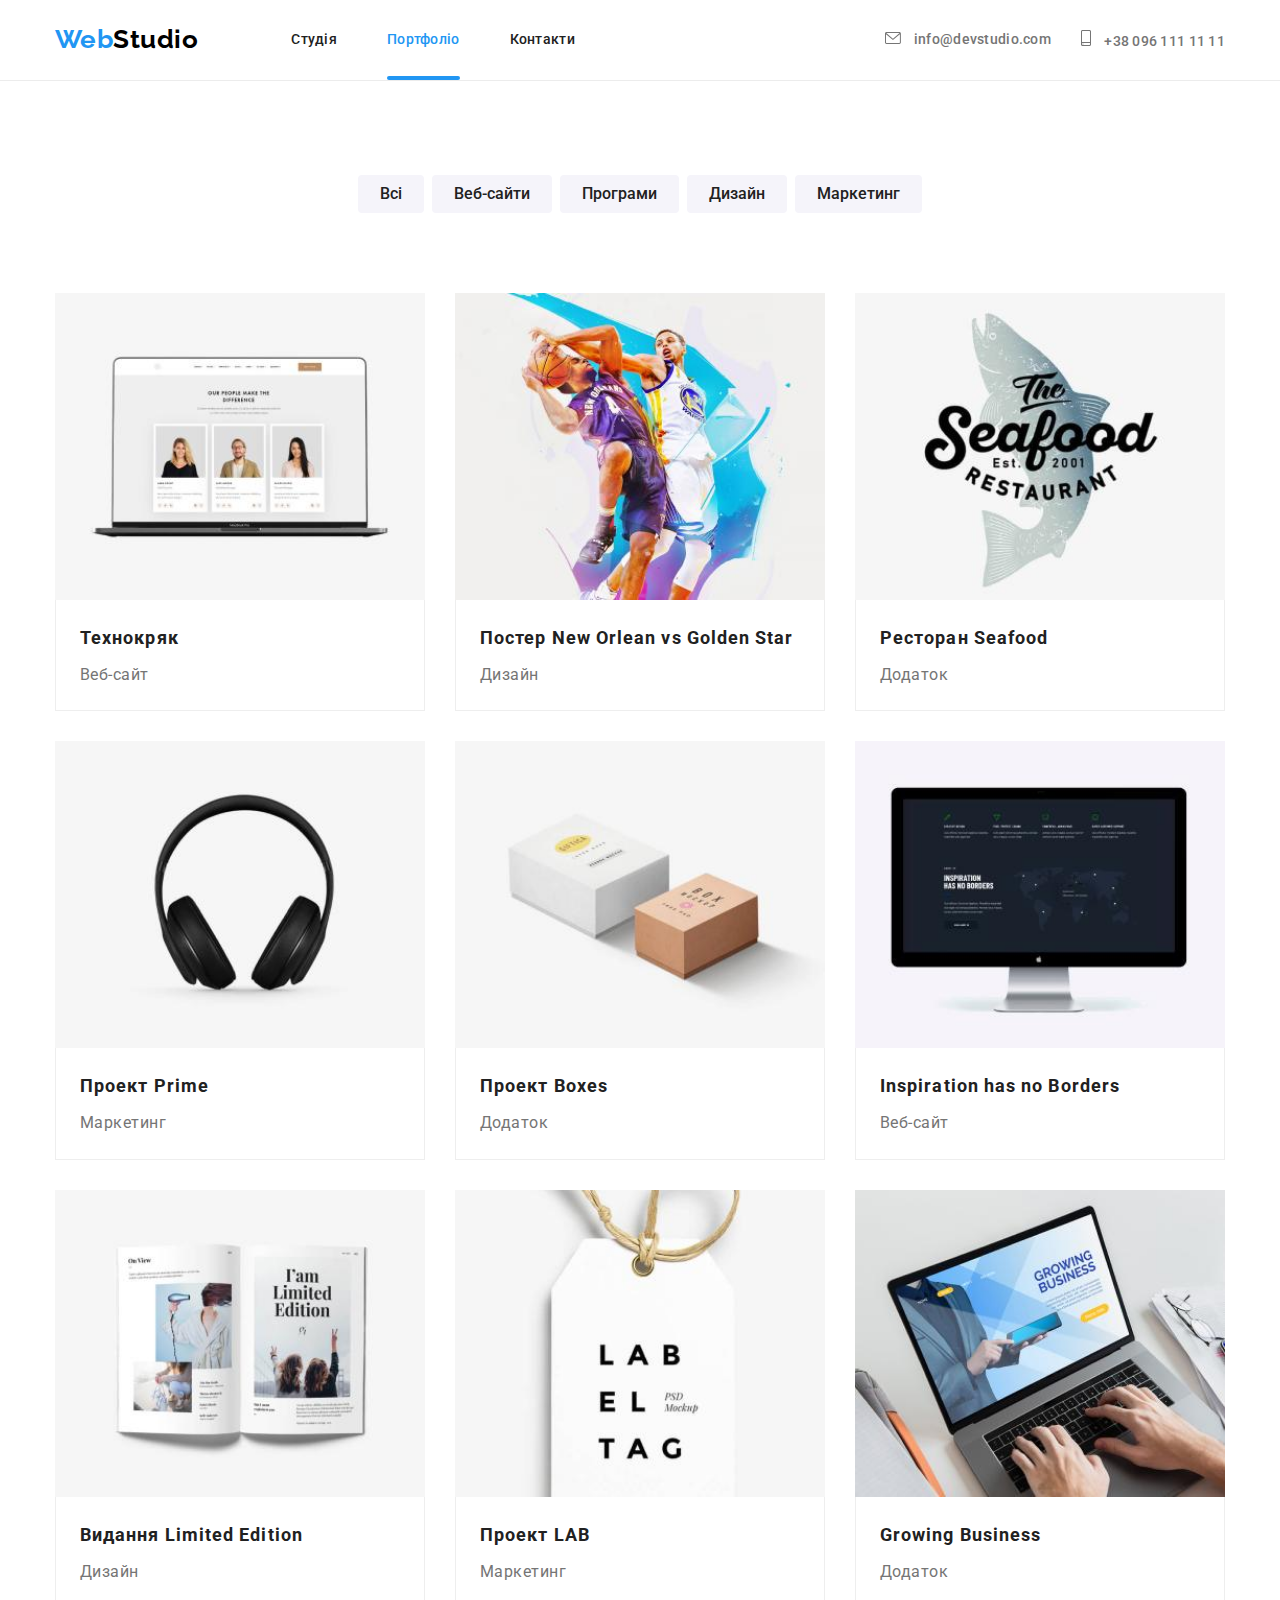
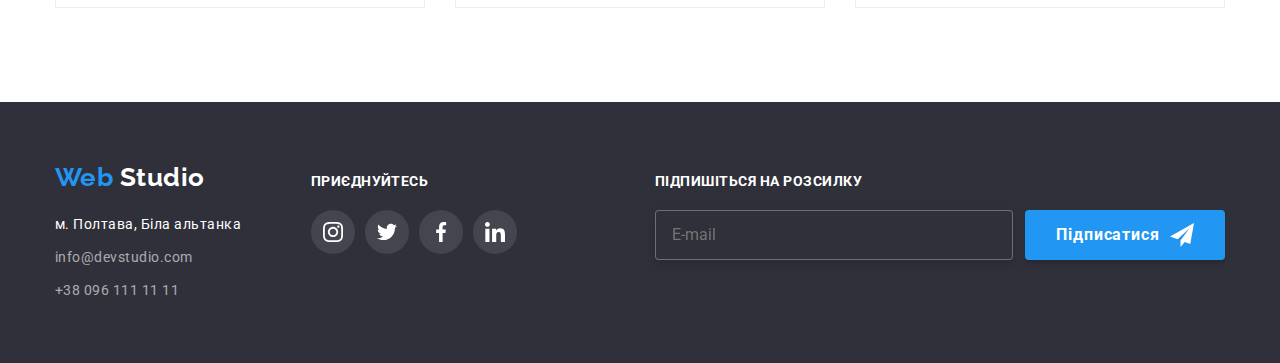
==== commit 15124957: "menu" ====
--- a/portfolio.html
+++ b/portfolio.html
@@ -568,12 +568,12 @@
             <ul class="address__list">
               <li class="address__item">
                 <a
-                  href="https://goo.gl/maps/CPtrU1FHBa2aNyZL9"
+                  href="https://maps.app.goo.gl/j2wRJ6A2M2BEKjKA8"
                   target="_blank"
                   rel="noopener noreferrer"
                   class="address__link address__link--location"
-                  >м. Київ, пр-т Лесі Українки, 26</a
-                >
+                  >м. Полтава, Біла альтанка
+                </a>
               </li>
               <li class="address__item">
                 <a href="mailto:info@devstudio.com" class="address__link"
